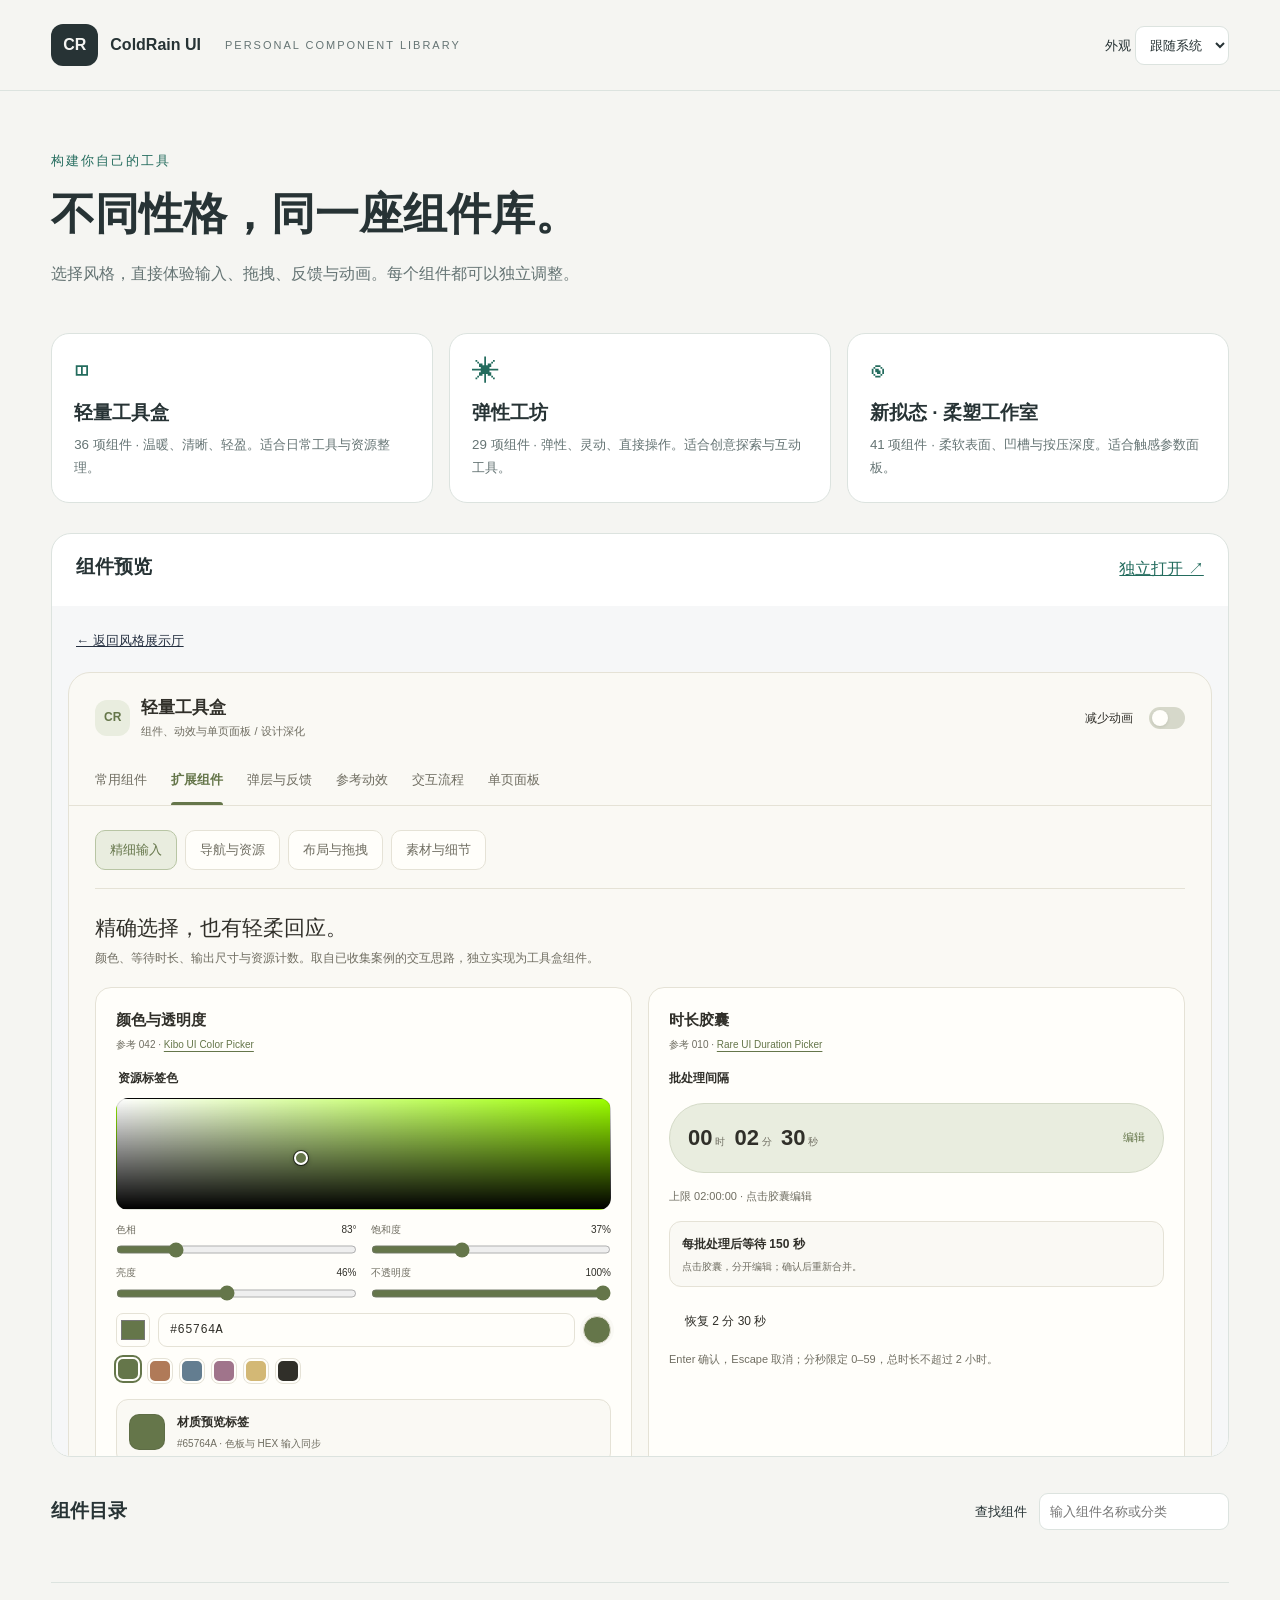
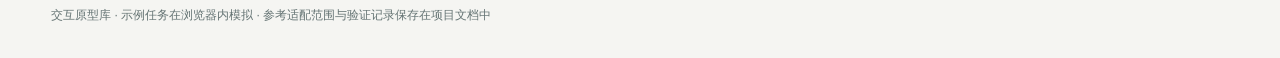
==== index.html @ c83a9b0e "Publish generated previews for three UI styles" ====
<!doctype html>
<html lang="zh-CN"><head><meta charset="utf-8"><meta name="viewport" content="width=device-width,initial-scale=1"><meta name="description" content="ColdRain UI：轻量工具盒、弹性工坊与新拟态交互组件展示厅。"><title>ColdRain UI · 组件展示厅</title><link rel="stylesheet" href="showroom.css"></head>
<body><header><a class="brand" href="#toolbox"><span>CR</span> ColdRain UI</a><span class="edition">PERSONAL COMPONENT LIBRARY</span><label>外观 <select id="theme"><option value="auto">跟随系统</option><option value="light">浅色</option><option value="dark">深色</option></select></label></header>
<main><section class="intro"><p class="eyebrow">构建你自己的工具</p><h1>不同性格，同一座组件库。</h1><p>选择风格，直接体验输入、拖拽、反馈与动画。每个组件都可以独立调整。</p></section>
<nav id="styles" aria-label="选择组件风格"></nav>
<section class="preview"><div class="preview-heading"><div><h2 id="preview-title">组件预览</h2><p id="preview-description"></p></div><a id="full-page" href="toolbox.html" target="_blank" rel="noopener">独立打开 ↗</a></div><iframe id="demo" title="轻量工具盒组件预览" src="toolbox.html"></iframe></section>
<section class="inventory"><div class="inventory-heading"><h2>组件目录</h2><label>查找组件 <input id="search" type="search" placeholder="输入组件名称或分类"></label></div><p id="result-count" role="status"></p><div id="components"></div></section>
<footer>交互原型库 · 示例任务在浏览器内模拟 · 参考适配范围与验证记录保存在项目文档中</footer></main>
<script src="catalog.js"></script><script src="showroom.js"></script></body></html>
---- showroom.css ----
:root{color-scheme:light dark;--bg:light-dark(#f5f5f2,#15191e);--panel:light-dark(#ffffff,#20262d);--text:light-dark(#273335,#e8eeed);--muted:light-dark(#657474,#a4b4b3);--line:light-dark(#dce3df,#36423f);--accent:light-dark(#246c5e,#9edbc5)}*{box-sizing:border-box}body{margin:0;background:var(--bg);color:var(--text);font-family:"Segoe UI","Microsoft YaHei",sans-serif}header{display:flex;align-items:center;gap:24px;padding:24px 4vw;border-bottom:1px solid var(--line)}.brand{display:flex;align-items:center;gap:12px;font-weight:650;text-decoration:none;color:inherit}.brand span{padding:12px;background:var(--text);color:var(--bg);border-radius:12px}.edition{font-size:11px;letter-spacing:2px;color:var(--muted);flex:1}header label{font-size:13px}select,input{font:inherit;background:var(--panel);color:var(--text);border:1px solid var(--line);border-radius:9px;padding:10px}main{max-width:1440px;padding:0 4vw;margin:auto}.intro{padding:46px 0 30px}.eyebrow{color:var(--accent);font-size:13px;letter-spacing:2px}h1{font-size:clamp(27px,4vw,44px);font-weight:600;margin:12px 0}p{line-height:1.7;color:var(--muted)}#styles{display:grid;grid-template-columns:repeat(3,1fr);gap:16px;margin-bottom:30px}#styles button{text-align:left;cursor:pointer;padding:22px;border:1px solid var(--line);border-radius:18px;background:var(--panel);color:var(--text);font:inherit;transition:transform .18s}#styles button:hover{transform:translateY(-3px)}#styles button[aria-pressed=true]{border:2px solid var(--accent);padding:21px}#styles strong{display:block;font-size:19px;margin:12px 0 8px}#styles small{display:block;color:var(--muted);line-height:1.7}.swatch{font-size:28px;color:var(--accent)}.preview{border:1px solid var(--line);border-radius:20px;overflow:hidden;background:var(--panel)}.preview-heading,.inventory-heading{display:flex;align-items:center;justify-content:space-between;gap:20px;padding:20px 24px;flex-wrap:wrap}h2{font-size:19px;margin:0}.preview-heading p{margin:6px 0 0;font-size:13px}.preview-heading a{color:var(--accent);white-space:nowrap}iframe{display:block;width:100%;height:850px;border:0;background:var(--bg)}.inventory{margin:36px 0}.inventory-heading{padding:0}.inventory label{font-size:13px}.inventory input{margin-left:8px}#components{display:grid;grid-template-columns:repeat(3,minmax(0,1fr));gap:10px}.component{padding:16px;border:1px solid var(--line);border-radius:12px;background:var(--panel);overflow-wrap:anywhere}.component strong{display:block;font-size:14px}.component small{display:block;color:var(--muted);margin-top:8px;font-size:12px}footer{padding:24px 0 34px;border-top:1px solid var(--line);color:var(--muted);font-size:12px}:focus-visible{outline:3px solid var(--accent);outline-offset:4px}@media(max-width:700px){header{flex-wrap:wrap;padding:18px}.edition{display:none}header label{margin-left:auto}main{padding:0 16px}.intro{padding:28px 0 20px}#styles{grid-template-columns:1fr;gap:10px}#styles button{padding:16px}#styles button[aria-pressed=true]{padding:15px}#styles strong{display:inline;margin-left:12px}.swatch{font-size:22px}.preview-heading{padding:16px}iframe{height:760px}#components{grid-template-columns:1fr}.inventory input{max-width:100%;margin:8px 0 0;width:100%}.inventory label{width:100%}}@media(prefers-reduced-motion:reduce){#styles button{transition:none}#styles button:hover{transform:none}}
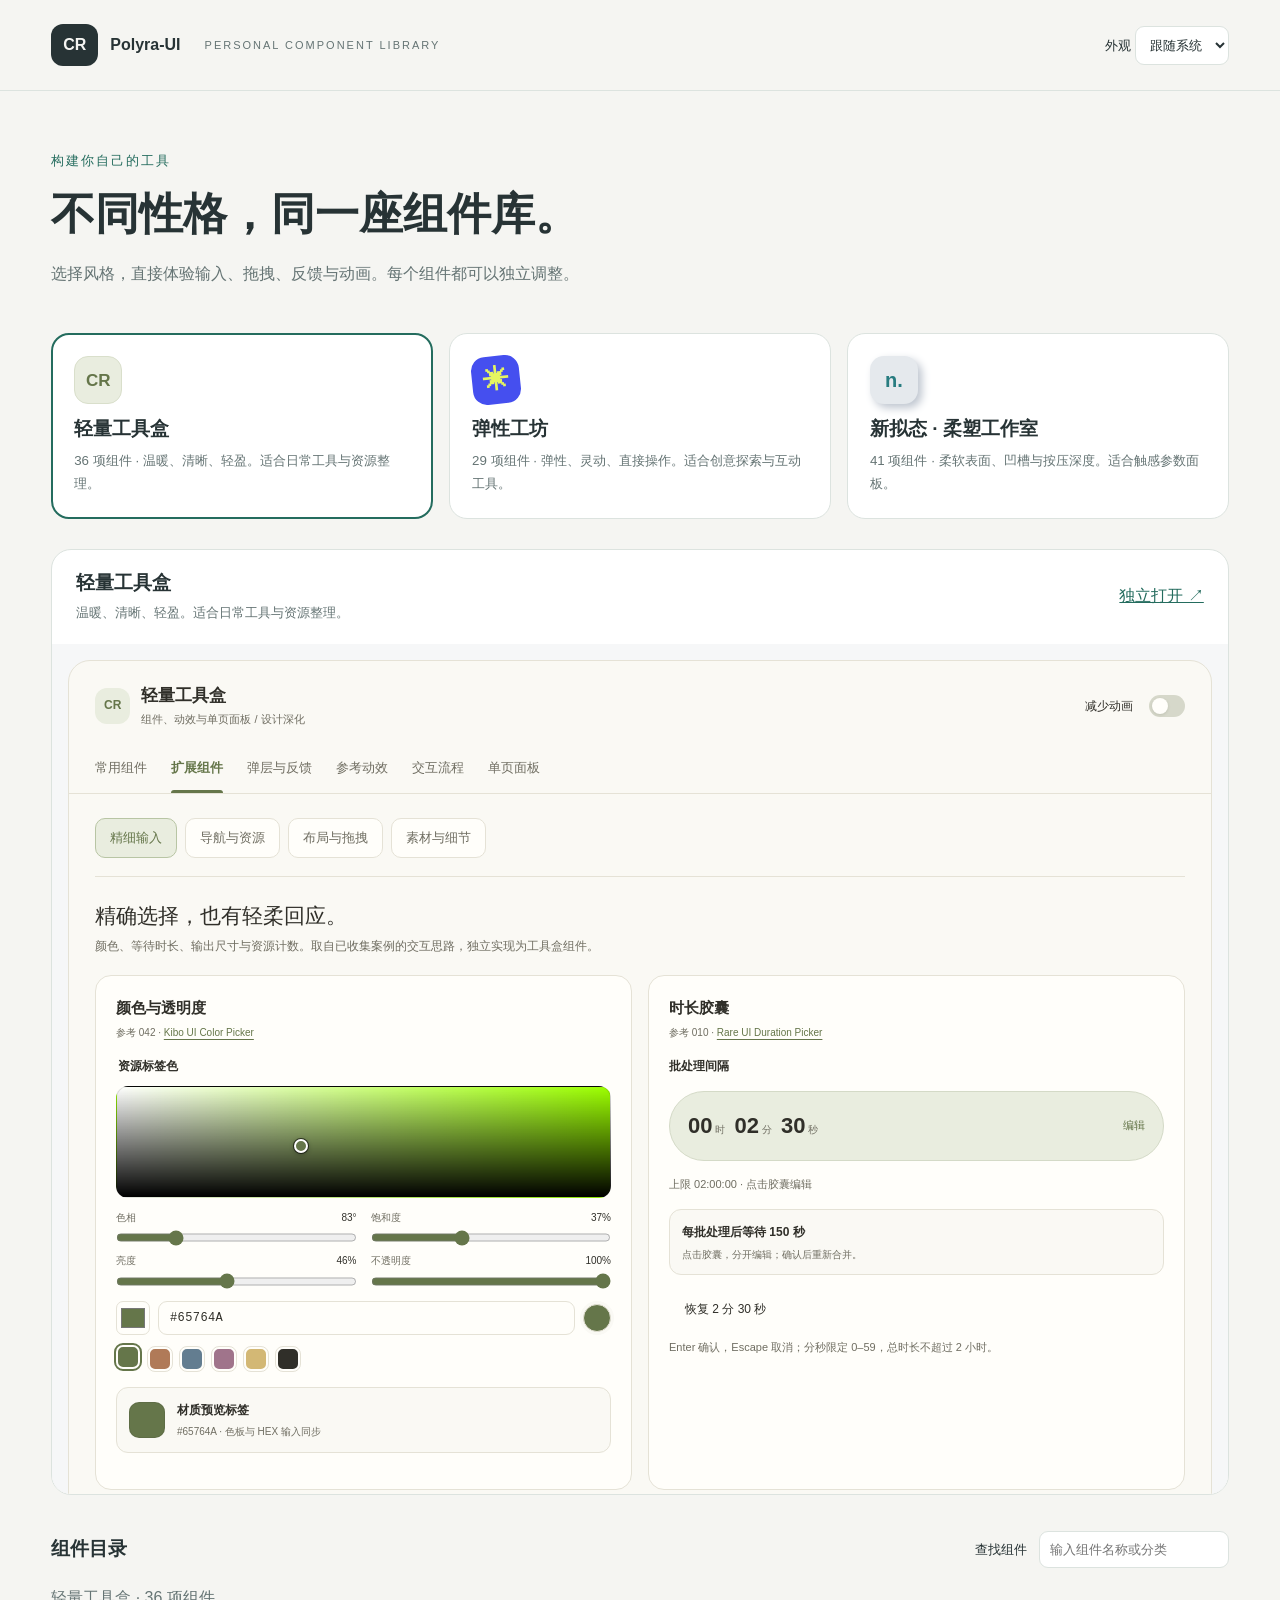
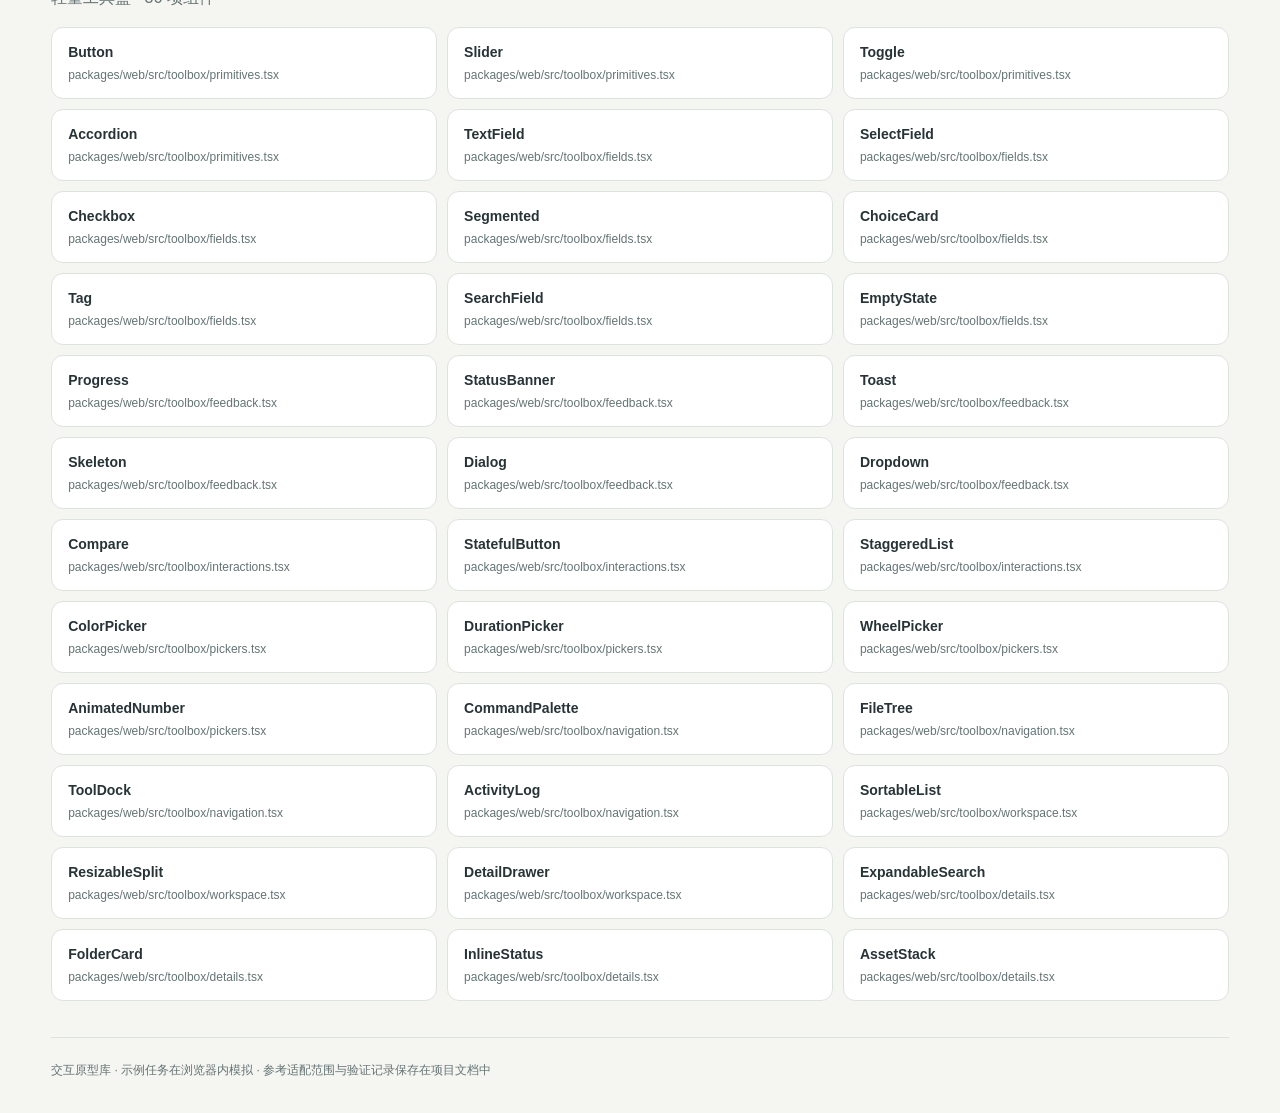
==== commit ab771bc1: "Update generated showcase from cdcb1c8d3fb1d3f59bc7e6b88781f3a5609770f6" ====
--- a/index.html
+++ b/index.html
@@ -1,6 +1,6 @@
 <!doctype html>
-<html lang="zh-CN"><head><meta charset="utf-8"><meta name="viewport" content="width=device-width,initial-scale=1"><meta name="description" content="ColdRain UI：轻量工具盒、弹性工坊与新拟态交互组件展示厅。"><title>ColdRain UI · 组件展示厅</title><link rel="stylesheet" href="showroom.css"></head>
-<body><header><a class="brand" href="#toolbox"><span>CR</span> ColdRain UI</a><span class="edition">PERSONAL COMPONENT LIBRARY</span><label>外观 <select id="theme"><option value="auto">跟随系统</option><option value="light">浅色</option><option value="dark">深色</option></select></label></header>
+<html lang="zh-CN"><head><meta charset="utf-8"><meta name="viewport" content="width=device-width,initial-scale=1"><meta name="description" content="Polyra-UI：轻量工具盒、弹性工坊与新拟态交互组件展示厅。"><title>Polyra-UI · 组件展示厅</title><link rel="stylesheet" href="showroom.css"></head>
+<body><header><a class="brand" href="#toolbox"><span>CR</span> Polyra-UI</a><span class="edition">PERSONAL COMPONENT LIBRARY</span><label>外观 <select id="theme"><option value="auto">跟随系统</option><option value="light">浅色</option><option value="dark">深色</option></select></label></header>
 <main><section class="intro"><p class="eyebrow">构建你自己的工具</p><h1>不同性格，同一座组件库。</h1><p>选择风格，直接体验输入、拖拽、反馈与动画。每个组件都可以独立调整。</p></section>
 <nav id="styles" aria-label="选择组件风格"></nav>
 <section class="preview"><div class="preview-heading"><div><h2 id="preview-title">组件预览</h2><p id="preview-description"></p></div><a id="full-page" href="toolbox.html" target="_blank" rel="noopener">独立打开 ↗</a></div><iframe id="demo" title="轻量工具盒组件预览" src="toolbox.html"></iframe></section>
--- a/showroom.css
+++ b/showroom.css
@@ -1 +1 @@
-:root{color-scheme:light dark;--bg:light-dark(#f5f5f2,#15191e);--panel:light-dark(#ffffff,#20262d);--text:light-dark(#273335,#e8eeed);--muted:light-dark(#657474,#a4b4b3);--line:light-dark(#dce3df,#36423f);--accent:light-dark(#246c5e,#9edbc5)}*{box-sizing:border-box}body{margin:0;background:var(--bg);color:var(--text);font-family:"Segoe UI","Microsoft YaHei",sans-serif}header{display:flex;align-items:center;gap:24px;padding:24px 4vw;border-bottom:1px solid var(--line)}.brand{display:flex;align-items:center;gap:12px;font-weight:650;text-decoration:none;color:inherit}.brand span{padding:12px;background:var(--text);color:var(--bg);border-radius:12px}.edition{font-size:11px;letter-spacing:2px;color:var(--muted);flex:1}header label{font-size:13px}select,input{font:inherit;background:var(--panel);color:var(--text);border:1px solid var(--line);border-radius:9px;padding:10px}main{max-width:1440px;padding:0 4vw;margin:auto}.intro{padding:46px 0 30px}.eyebrow{color:var(--accent);font-size:13px;letter-spacing:2px}h1{font-size:clamp(27px,4vw,44px);font-weight:600;margin:12px 0}p{line-height:1.7;color:var(--muted)}#styles{display:grid;grid-template-columns:repeat(3,1fr);gap:16px;margin-bottom:30px}#styles button{text-align:left;cursor:pointer;padding:22px;border:1px solid var(--line);border-radius:18px;background:var(--panel);color:var(--text);font:inherit;transition:transform .18s}#styles button:hover{transform:translateY(-3px)}#styles button[aria-pressed=true]{border:2px solid var(--accent);padding:21px}#styles strong{display:block;font-size:19px;margin:12px 0 8px}#styles small{display:block;color:var(--muted);line-height:1.7}.swatch{font-size:28px;color:var(--accent)}.preview{border:1px solid var(--line);border-radius:20px;overflow:hidden;background:var(--panel)}.preview-heading,.inventory-heading{display:flex;align-items:center;justify-content:space-between;gap:20px;padding:20px 24px;flex-wrap:wrap}h2{font-size:19px;margin:0}.preview-heading p{margin:6px 0 0;font-size:13px}.preview-heading a{color:var(--accent);white-space:nowrap}iframe{display:block;width:100%;height:850px;border:0;background:var(--bg)}.inventory{margin:36px 0}.inventory-heading{padding:0}.inventory label{font-size:13px}.inventory input{margin-left:8px}#components{display:grid;grid-template-columns:repeat(3,minmax(0,1fr));gap:10px}.component{padding:16px;border:1px solid var(--line);border-radius:12px;background:var(--panel);overflow-wrap:anywhere}.component strong{display:block;font-size:14px}.component small{display:block;color:var(--muted);margin-top:8px;font-size:12px}footer{padding:24px 0 34px;border-top:1px solid var(--line);color:var(--muted);font-size:12px}:focus-visible{outline:3px solid var(--accent);outline-offset:4px}@media(max-width:700px){header{flex-wrap:wrap;padding:18px}.edition{display:none}header label{margin-left:auto}main{padding:0 16px}.intro{padding:28px 0 20px}#styles{grid-template-columns:1fr;gap:10px}#styles button{padding:16px}#styles button[aria-pressed=true]{padding:15px}#styles strong{display:inline;margin-left:12px}.swatch{font-size:22px}.preview-heading{padding:16px}iframe{height:760px}#components{grid-template-columns:1fr}.inventory input{max-width:100%;margin:8px 0 0;width:100%}.inventory label{width:100%}}@media(prefers-reduced-motion:reduce){#styles button{transition:none}#styles button:hover{transform:none}}
+:root{color-scheme:light dark;--bg:light-dark(#f5f5f2,#15191e);--panel:light-dark(#ffffff,#20262d);--text:light-dark(#273335,#e8eeed);--muted:light-dark(#657474,#a4b4b3);--line:light-dark(#dce3df,#36423f);--accent:light-dark(#246c5e,#9edbc5)}*{box-sizing:border-box}body{margin:0;background:var(--bg);color:var(--text);font-family:"Segoe UI","Microsoft YaHei",sans-serif}header{display:flex;align-items:center;gap:24px;padding:24px 4vw;border-bottom:1px solid var(--line)}.brand{display:flex;align-items:center;gap:12px;font-weight:650;text-decoration:none;color:inherit}.brand span{padding:12px;background:var(--text);color:var(--bg);border-radius:12px}.edition{font-size:11px;letter-spacing:2px;color:var(--muted);flex:1}header label{font-size:13px}select,input{font:inherit;background:var(--panel);color:var(--text);border:1px solid var(--line);border-radius:9px;padding:10px}main{max-width:1440px;padding:0 4vw;margin:auto}.intro{padding:46px 0 30px}.eyebrow{color:var(--accent);font-size:13px;letter-spacing:2px}h1{font-size:clamp(27px,4vw,44px);font-weight:600;margin:12px 0}p{line-height:1.7;color:var(--muted)}#styles{display:grid;grid-template-columns:repeat(3,1fr);gap:16px;margin-bottom:30px}#styles button{text-align:left;cursor:pointer;padding:22px;border:1px solid var(--line);border-radius:18px;background:var(--panel);color:var(--text);font:inherit;transition:transform .18s}#styles button:hover{transform:translateY(-3px)}#styles button[aria-pressed=true]{border:2px solid var(--accent);padding:21px}#styles strong{display:block;font-size:19px;margin:12px 0 8px}#styles small{display:block;color:var(--muted);line-height:1.7}.swatch{display:grid;place-items:center;width:48px;height:48px;border-radius:14px;font-size:17px;font-weight:700;line-height:1}[data-style=toolbox] .swatch{background:#e9eddf;color:#65764a;border:1px solid #d9dfcb}[data-style=kinetic] .swatch{background:#454fef;color:#e5f560;font-size:26px;transform:rotate(-6deg)}[data-style=neumorph] .swatch{background:light-dark(#e5e9ed,#2d333b);color:light-dark(#287c80,#87d5ce);font-size:20px;box-shadow:4px 4px 9px light-dark(#bec5cf,#1d2229),-4px -4px 9px light-dark(#fff,#3b434d)}.preview{border:1px solid var(--line);border-radius:20px;overflow:hidden;background:var(--panel)}.preview-heading,.inventory-heading{display:flex;align-items:center;justify-content:space-between;gap:20px;padding:20px 24px;flex-wrap:wrap}h2{font-size:19px;margin:0}.preview-heading p{margin:6px 0 0;font-size:13px}.preview-heading a{color:var(--accent);white-space:nowrap}iframe{display:block;width:100%;height:850px;border:0;background:var(--bg)}.inventory{margin:36px 0}.inventory-heading{padding:0}.inventory label{font-size:13px}.inventory input{margin-left:8px}#components{display:grid;grid-template-columns:repeat(3,minmax(0,1fr));gap:10px}.component{padding:16px;border:1px solid var(--line);border-radius:12px;background:var(--panel);overflow-wrap:anywhere}.component strong{display:block;font-size:14px}.component small{display:block;color:var(--muted);margin-top:8px;font-size:12px}footer{padding:24px 0 34px;border-top:1px solid var(--line);color:var(--muted);font-size:12px}:focus-visible{outline:3px solid var(--accent);outline-offset:4px}@media(max-width:700px){header{flex-wrap:wrap;padding:18px}.edition{display:none}header label{margin-left:auto}main{padding:0 16px}.intro{padding:28px 0 20px}#styles{grid-template-columns:1fr;gap:10px}#styles button{padding:16px}#styles button[aria-pressed=true]{padding:15px}#styles button{display:grid;grid-template-columns:auto minmax(0,1fr);column-gap:14px;align-items:center}#styles strong{margin:0 0 4px}.swatch{grid-row:span 2;width:42px;height:42px}.preview-heading{padding:16px}iframe{height:760px}#components{grid-template-columns:1fr}.inventory input{max-width:100%;margin:8px 0 0;width:100%}.inventory label{width:100%}}@media(prefers-reduced-motion:reduce){#styles button{transition:none}#styles button:hover{transform:none}}
